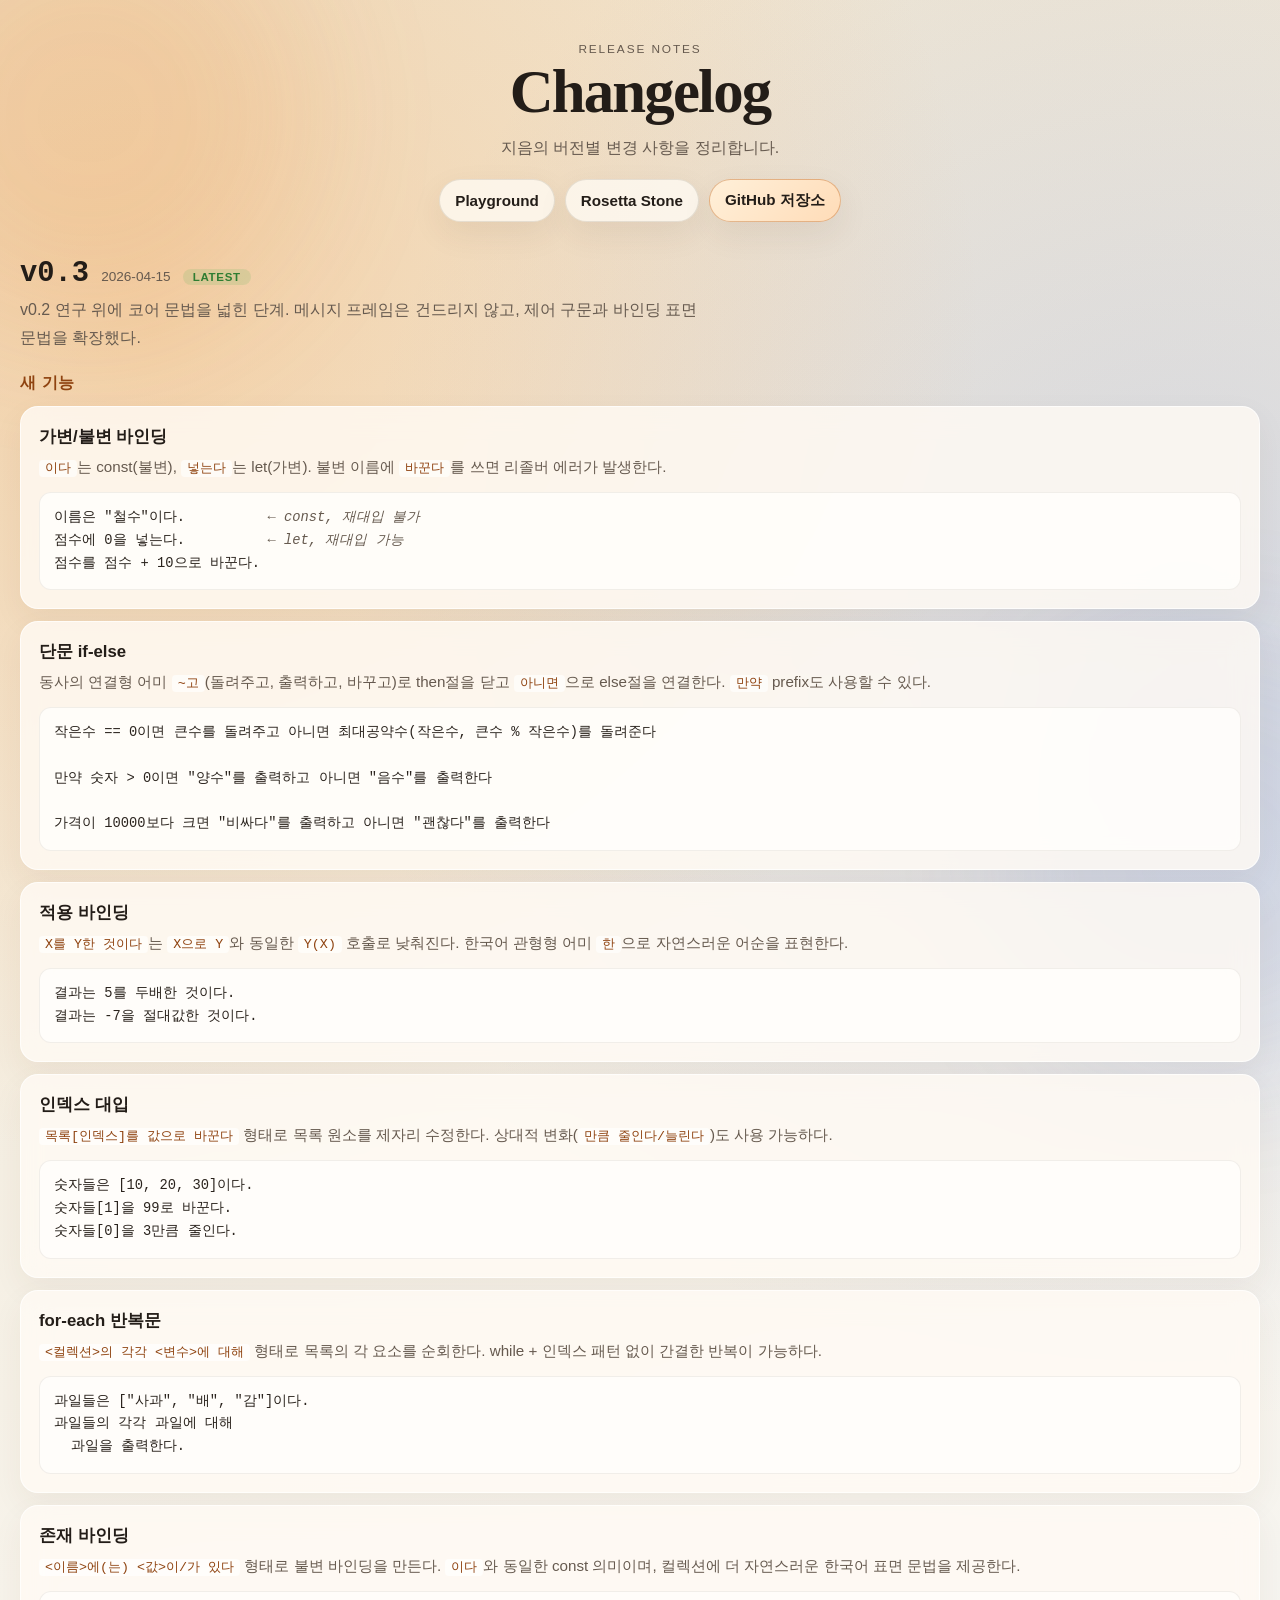
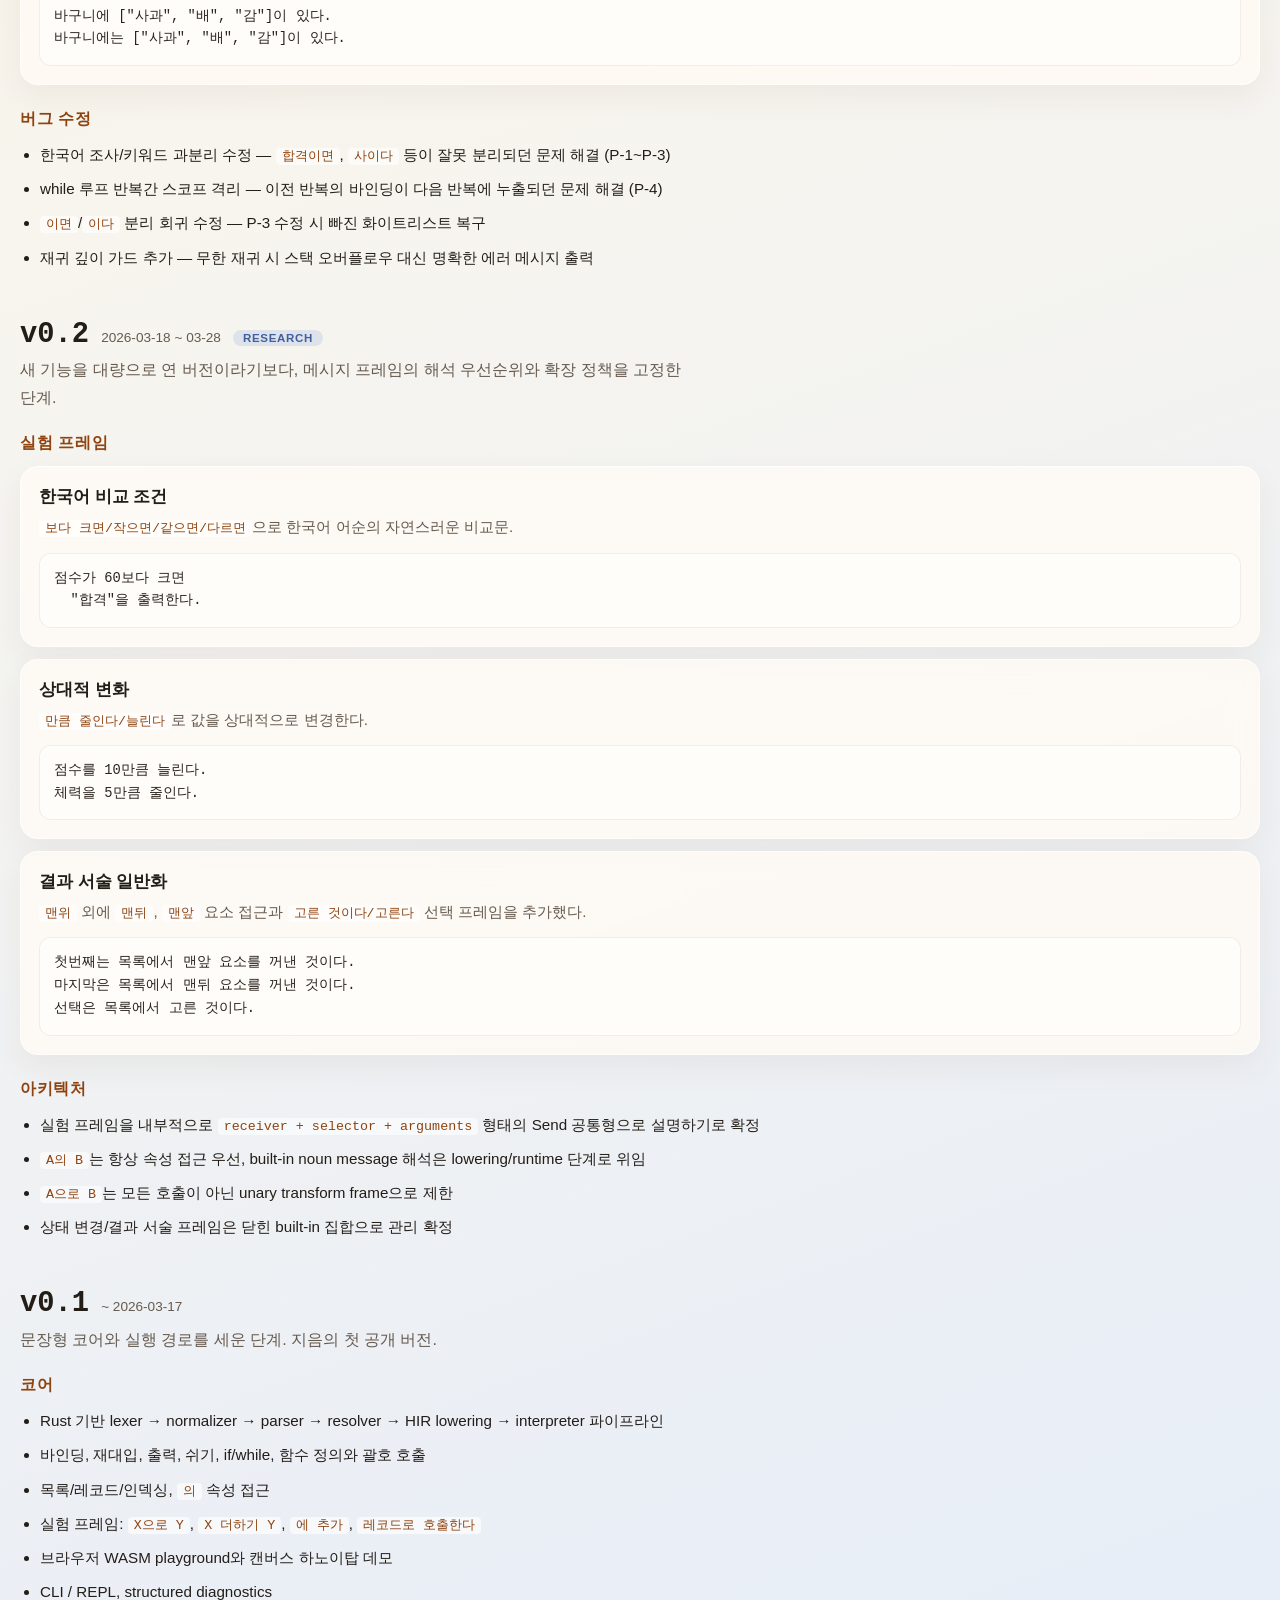
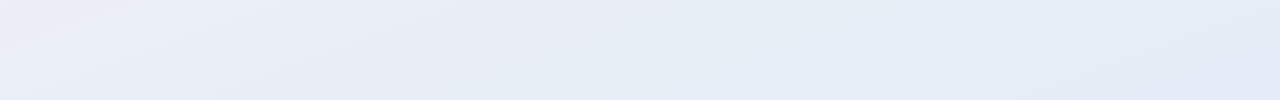
==== changelog.html @ d0763841 "Add changelog page and update Rosetta examples for v0.3 - New changelog.html with v0.1/v0.2/v0.3 rel" ====
<!doctype html>
<html lang="ko">
  <head>
    <meta charset="utf-8" />
    <meta
      name="viewport"
      content="width=device-width, initial-scale=1, viewport-fit=cover"
    />
    <title>ziium — Changelog</title>
    <link rel="stylesheet" href="./styles.css" />
  </head>
  <body>
    <div class="halo halo-left"></div>
    <div class="halo halo-right"></div>

    <main class="page">
      <header class="rosetta-header">
        <p class="eyebrow">Release Notes</p>
        <h1 class="rosetta-title">Changelog</h1>
        <p class="rosetta-lead">
          지음의 버전별 변경 사항을 정리합니다.
        </p>
        <div class="rosetta-nav">
          <a class="masthead-link" href="./index.html">Playground</a>
          <a class="masthead-link" href="./rosetta.html">Rosetta Stone</a>
          <a
            class="masthead-link masthead-link-primary"
            href="https://github.com/ziium/ziium"
            target="_blank"
            rel="noreferrer"
          >
            GitHub 저장소
          </a>
        </div>
      </header>

      <!-- ======== v0.3 ======== -->
      <section class="cl-version">
        <div class="cl-version-head">
          <h2>v0.3</h2>
          <span class="cl-date">2026-04-15</span>
          <span class="cl-tag cl-tag-latest">latest</span>
        </div>
        <p class="cl-summary">
          v0.2 연구 위에 코어 문법을 넓힌 단계. 메시지 프레임은 건드리지 않고,
          제어 구문과 바인딩 표면 문법을 확장했다.
        </p>

        <div class="cl-section">
          <h3>새 기능</h3>

          <article class="cl-entry">
            <h4>가변/불변 바인딩</h4>
            <p>
              <code>이다</code>는 const(불변), <code>넣는다</code>는 let(가변).
              불변 이름에 <code>바꾼다</code>를 쓰면 리졸버 에러가 발생한다.
            </p>
            <pre class="cl-code"><code>이름은 "철수"이다.          <span class="cl-comment">← const, 재대입 불가</span>
점수에 0을 넣는다.          <span class="cl-comment">← let, 재대입 가능</span>
점수를 점수 + 10으로 바꾼다.</code></pre>
          </article>

          <article class="cl-entry">
            <h4>단문 if-else</h4>
            <p>
              동사의 연결형 어미 <code>~고</code>(돌려주고, 출력하고, 바꾸고)로
              then절을 닫고 <code>아니면</code>으로 else절을 연결한다.
              <code>만약</code> prefix도 사용할 수 있다.
            </p>
            <pre class="cl-code"><code>작은수 == 0이면 큰수를 돌려주고 아니면 최대공약수(작은수, 큰수 % 작은수)를 돌려준다

만약 숫자 &gt; 0이면 "양수"를 출력하고 아니면 "음수"를 출력한다

가격이 10000보다 크면 "비싸다"를 출력하고 아니면 "괜찮다"를 출력한다</code></pre>
          </article>

          <article class="cl-entry">
            <h4>적용 바인딩</h4>
            <p>
              <code>X를 Y한 것이다</code>는 <code>X으로 Y</code>와 동일한
              <code>Y(X)</code> 호출로 낮춰진다. 한국어 관형형 어미 <code>한</code>으로
              자연스러운 어순을 표현한다.
            </p>
            <pre class="cl-code"><code>결과는 5를 두배한 것이다.
결과는 -7을 절대값한 것이다.</code></pre>
          </article>

          <article class="cl-entry">
            <h4>인덱스 대입</h4>
            <p>
              <code>목록[인덱스]를 값으로 바꾼다</code> 형태로 목록 원소를 제자리 수정한다.
              상대적 변화(<code>만큼 줄인다/늘린다</code>)도 사용 가능하다.
            </p>
            <pre class="cl-code"><code>숫자들은 [10, 20, 30]이다.
숫자들[1]을 99로 바꾼다.
숫자들[0]을 3만큼 줄인다.</code></pre>
          </article>

          <article class="cl-entry">
            <h4>for-each 반복문</h4>
            <p>
              <code>&lt;컬렉션&gt;의 각각 &lt;변수&gt;에 대해</code> 형태로
              목록의 각 요소를 순회한다. while + 인덱스 패턴 없이 간결한 반복이 가능하다.
            </p>
            <pre class="cl-code"><code>과일들은 ["사과", "배", "감"]이다.
과일들의 각각 과일에 대해
  과일을 출력한다.</code></pre>
          </article>

          <article class="cl-entry">
            <h4>존재 바인딩</h4>
            <p>
              <code>&lt;이름&gt;에(는) &lt;값&gt;이/가 있다</code> 형태로
              불변 바인딩을 만든다. <code>이다</code>와 동일한 const 의미이며,
              컬렉션에 더 자연스러운 한국어 표면 문법을 제공한다.
            </p>
            <pre class="cl-code"><code>바구니에 ["사과", "배", "감"]이 있다.
바구니에는 ["사과", "배", "감"]이 있다.</code></pre>
          </article>
        </div>

        <div class="cl-section">
          <h3>버그 수정</h3>
          <ul class="cl-fixes">
            <li>
              한국어 조사/키워드 과분리 수정 —
              <code>합격이면</code>, <code>사이다</code> 등이 잘못 분리되던 문제 해결 (P-1~P-3)
            </li>
            <li>
              while 루프 반복간 스코프 격리 —
              이전 반복의 바인딩이 다음 반복에 누출되던 문제 해결 (P-4)
            </li>
            <li>
              <code>이면</code>/<code>이다</code> 분리 회귀 수정 —
              P-3 수정 시 빠진 화이트리스트 복구
            </li>
            <li>
              재귀 깊이 가드 추가 — 무한 재귀 시 스택 오버플로우 대신 명확한 에러 메시지 출력
            </li>
          </ul>
        </div>
      </section>

      <!-- ======== v0.2 ======== -->
      <section class="cl-version">
        <div class="cl-version-head">
          <h2>v0.2</h2>
          <span class="cl-date">2026-03-18 ~ 03-28</span>
          <span class="cl-tag cl-tag-research">research</span>
        </div>
        <p class="cl-summary">
          새 기능을 대량으로 연 버전이라기보다, 메시지 프레임의 해석 우선순위와
          확장 정책을 고정한 단계.
        </p>

        <div class="cl-section">
          <h3>실험 프레임</h3>

          <article class="cl-entry">
            <h4>한국어 비교 조건</h4>
            <p>
              <code>보다 크면/작으면/같으면/다르면</code>으로 한국어 어순의 자연스러운 비교문.
            </p>
            <pre class="cl-code"><code>점수가 60보다 크면
  "합격"을 출력한다.</code></pre>
          </article>

          <article class="cl-entry">
            <h4>상대적 변화</h4>
            <p>
              <code>만큼 줄인다/늘린다</code>로 값을 상대적으로 변경한다.
            </p>
            <pre class="cl-code"><code>점수를 10만큼 늘린다.
체력을 5만큼 줄인다.</code></pre>
          </article>

          <article class="cl-entry">
            <h4>결과 서술 일반화</h4>
            <p>
              <code>맨위</code> 외에 <code>맨뒤</code>, <code>맨앞</code> 요소 접근과
              <code>고른 것이다/고른다</code> 선택 프레임을 추가했다.
            </p>
            <pre class="cl-code"><code>첫번째는 목록에서 맨앞 요소를 꺼낸 것이다.
마지막은 목록에서 맨뒤 요소를 꺼낸 것이다.
선택은 목록에서 고른 것이다.</code></pre>
          </article>
        </div>

        <div class="cl-section">
          <h3>아키텍처</h3>
          <ul class="cl-fixes">
            <li>
              실험 프레임을 내부적으로 <code>receiver + selector + arguments</code>
              형태의 Send 공통형으로 설명하기로 확정
            </li>
            <li>
              <code>A의 B</code>는 항상 속성 접근 우선,
              built-in noun message 해석은 lowering/runtime 단계로 위임
            </li>
            <li>
              <code>A으로 B</code>는 모든 호출이 아닌 unary transform frame으로 제한
            </li>
            <li>
              상태 변경/결과 서술 프레임은 닫힌 built-in 집합으로 관리 확정
            </li>
          </ul>
        </div>
      </section>

      <!-- ======== v0.1 ======== -->
      <section class="cl-version">
        <div class="cl-version-head">
          <h2>v0.1</h2>
          <span class="cl-date">~ 2026-03-17</span>
        </div>
        <p class="cl-summary">
          문장형 코어와 실행 경로를 세운 단계. 지음의 첫 공개 버전.
        </p>

        <div class="cl-section">
          <h3>코어</h3>
          <ul class="cl-fixes">
            <li>Rust 기반 lexer → normalizer → parser → resolver → HIR lowering → interpreter 파이프라인</li>
            <li>바인딩, 재대입, 출력, 쉬기, if/while, 함수 정의와 괄호 호출</li>
            <li>목록/레코드/인덱싱, <code>의</code> 속성 접근</li>
            <li>실험 프레임: <code>X으로 Y</code>, <code>X 더하기 Y</code>, <code>에 추가</code>, <code>레코드로 호출한다</code></li>
            <li>브라우저 WASM playground와 캔버스 하노이탑 데모</li>
            <li>CLI / REPL, structured diagnostics</li>
          </ul>
        </div>
      </section>
    </main>
  </body>
</html>
---- styles.css ----
:root {
  --paper: #f6efdf;
  --paper-strong: rgba(255, 251, 244, 0.82);
  --paper-soft: rgba(255, 248, 238, 0.68);
  --ink: #231d18;
  --muted: #665a4f;
  --accent: #b95d16;
  --accent-strong: #8f4310;
  --accent-soft: rgba(239, 179, 120, 0.28);
  --blue-soft: rgba(103, 138, 209, 0.16);
  --line: rgba(71, 56, 39, 0.12);
  --shadow: 0 24px 70px rgba(76, 54, 32, 0.12);
}

* {
  box-sizing: border-box;
}

body {
  margin: 0;
  min-height: 100vh;
  color: var(--ink);
  font-family: "IBM Plex Sans KR", "Apple SD Gothic Neo", "Noto Sans KR", sans-serif;
  background:
    radial-gradient(circle at 12% 10%, rgba(246, 171, 92, 0.36), transparent 26%),
    radial-gradient(circle at 92% 18%, rgba(118, 149, 222, 0.24), transparent 28%),
    linear-gradient(160deg, #efe4cf 0%, #f8f5ee 48%, #e6edf8 100%);
}

.halo {
  position: fixed;
  width: 34vw;
  height: 34vw;
  border-radius: 999px;
  pointer-events: none;
  filter: blur(72px);
  opacity: 0.58;
}

.halo-left {
  top: -8vw;
  left: -10vw;
  background: rgba(230, 137, 53, 0.26);
}

.halo-right {
  right: -12vw;
  bottom: -14vw;
  background: rgba(88, 126, 214, 0.2);
}

.page {
  position: relative;
  z-index: 1;
  max-width: 1380px;
  margin: 0 auto;
  padding: 42px 20px 56px;
}

.masthead {
  display: grid;
  grid-template-columns: minmax(0, 1.2fr) minmax(280px, 0.7fr);
  gap: 20px;
  align-items: start;
  margin-bottom: 22px;
}

.eyebrow,
.panel-kicker,
.card-kicker {
  margin: 0;
  color: var(--muted);
  font-size: 0.74rem;
  letter-spacing: 0.16em;
  text-transform: uppercase;
}

.masthead-copy h1 {
  margin: 6px 0 0;
}

.title-main {
  display: block;
  font-family: "Iowan Old Style", "AppleMyungjo", serif;
  font-size: clamp(3.5rem, 8vw, 5.6rem);
  line-height: 0.88;
  letter-spacing: -0.04em;
}

.title-sub {
  display: block;
  max-width: 760px;
  margin-top: 14px;
  color: var(--muted);
  font-size: 1.05rem;
  line-height: 1.6;
  font-weight: 500;
}

.lede {
  max-width: 760px;
  margin: 16px 0 0;
  color: var(--muted);
  line-height: 1.72;
  font-size: 1rem;
}

.hero-meta {
  display: flex;
  flex-wrap: wrap;
  gap: 10px;
  margin-top: 18px;
}

.meta-pill,
.demo-chip {
  border-radius: 999px;
  border: 1px solid var(--line);
  background: rgba(255, 251, 244, 0.82);
  box-shadow: 0 12px 32px rgba(82, 57, 35, 0.08);
}

.meta-pill {
  display: inline-flex;
  align-items: center;
  min-height: 38px;
  padding: 8px 14px;
  color: var(--muted);
  font-size: 0.92rem;
}

.demo-switch {
  display: flex;
  flex-wrap: wrap;
  gap: 10px;
  margin-top: 22px;
}

.masthead-links {
  display: flex;
  flex-wrap: wrap;
  gap: 10px;
  margin-top: 16px;
}

.masthead-link {
  display: inline-flex;
  align-items: center;
  min-height: 40px;
  padding: 10px 15px;
  border-radius: 999px;
  border: 1px solid var(--line);
  background: rgba(255, 251, 244, 0.78);
  color: var(--ink);
  text-decoration: none;
  font-size: 0.95rem;
  font-weight: 600;
  box-shadow: 0 12px 32px rgba(82, 57, 35, 0.08);
}

.masthead-link:hover {
  border-color: rgba(185, 93, 22, 0.38);
  transform: translateY(-1px);
}

.masthead-link-primary {
  background: linear-gradient(135deg, #fff0d9, #ffdcb8);
  border-color: rgba(185, 93, 22, 0.38);
}

.demo-chip {
  cursor: pointer;
  padding: 11px 16px;
  color: var(--ink);
  font: inherit;
  font-weight: 600;
}

.demo-chip.is-active {
  border-color: rgba(185, 93, 22, 0.38);
  background: linear-gradient(135deg, #fff0d9, #ffdcb8);
}

.masthead-side {
  display: grid;
  gap: 14px;
}

.side-card {
  padding: 18px 18px 20px;
  border: 1px solid rgba(255, 255, 255, 0.7);
  border-radius: 24px;
  background: var(--paper-strong);
  backdrop-filter: blur(14px);
  box-shadow: var(--shadow);
}

.side-card-accent {
  background:
    linear-gradient(135deg, rgba(255, 241, 219, 0.96), rgba(255, 249, 241, 0.9)),
    var(--paper-strong);
}

.side-card h2 {
  margin: 8px 0 10px;
  font-family: "Iowan Old Style", "AppleMyungjo", serif;
  font-size: 1.7rem;
  line-height: 1.08;
}

.side-card p {
  margin: 0;
  color: var(--muted);
  line-height: 1.7;
}

.syntax-showcase {
  display: grid;
  gap: 10px;
  margin-top: 12px;
}

.syntax-example,
.lede code {
  display: block;
  border-radius: 8px;
  background: rgba(255, 255, 255, 0.62);
  padding: 10px 12px;
  color: var(--accent-strong);
  font-family: "IBM Plex Mono", "SFMono-Regular", monospace;
  font-size: 0.92rem;
  line-height: 1.55;
  white-space: pre-wrap;
  word-break: keep-all;
}

.workspace {
  display: grid;
  grid-template-columns: minmax(0, 1.16fr) minmax(360px, 0.84fr);
  gap: 20px;
  align-items: start;
}

.panel {
  min-width: 0;
  padding: 22px;
  border: 1px solid rgba(255, 255, 255, 0.74);
  border-radius: 28px;
  background: var(--paper-strong);
  backdrop-filter: blur(14px);
  box-shadow: var(--shadow);
}

.panel-editor {
  grid-column: 1;
}

.panel-output,
.panel-canvas {
  grid-column: 2;
}

.panel-head {
  display: flex;
  align-items: flex-start;
  justify-content: space-between;
  gap: 16px;
}

.panel-head h2 {
  margin: 6px 0 0;
  font-family: "Iowan Old Style", "AppleMyungjo", serif;
  font-size: 1.78rem;
  line-height: 1.05;
}

.panel-summary,
.status-text {
  color: var(--muted);
}

.panel-summary {
  margin: 10px 0 16px;
  line-height: 1.72;
}

.status-text {
  margin: 0;
  max-width: 220px;
  text-align: right;
  line-height: 1.5;
}

.run-button {
  border: none;
  border-radius: 999px;
  background: linear-gradient(135deg, var(--accent), #d97b1d);
  color: #fff;
  font: inherit;
  font-weight: 700;
  padding: 12px 24px;
  cursor: pointer;
  box-shadow: 0 16px 34px rgba(185, 93, 22, 0.24);
  transition: transform 160ms ease, box-shadow 160ms ease;
}

.run-button:hover {
  transform: translateY(-1px);
  box-shadow: 0 18px 38px rgba(185, 93, 22, 0.28);
}

#editor,
#output,
.canvas-info {
  width: 100%;
  border: 1px solid rgba(77, 58, 38, 0.12);
  border-radius: 20px;
  background: rgba(255, 254, 251, 0.92);
  color: #2a231d;
  font-size: 0.97rem;
  line-height: 1.72;
  font-family: "IBM Plex Mono", "SFMono-Regular", monospace;
}

#editor {
  min-height: 540px;
  resize: vertical;
  padding: 18px;
  font-size: 0.92rem;
  line-height: 1.58;
  white-space: pre;
  overflow-wrap: normal;
  word-break: normal;
}

#output,
.canvas-info {
  margin: 14px 0 0;
  padding: 18px;
  white-space: pre-wrap;
  overflow: auto;
}

#output {
  min-height: 540px;
}

.panel-canvas {
  display: flex;
  flex-direction: column;
}

.canvas-wrap {
  margin-top: 14px;
  padding: 10px;
  border-radius: 24px;
  background: linear-gradient(180deg, #eef3ff, #f2f5ff);
  border: 1px solid rgba(70, 89, 139, 0.14);
}

#hanoiCanvas {
  display: block;
  width: 100%;
  height: auto;
  border-radius: 18px;
  background: #f8f1dc;
}

.canvas-info {
  min-height: 104px;
  background: rgba(250, 247, 241, 0.95);
}

.is-hidden {
  display: none !important;
}

@media (max-width: 1040px) {
  .masthead,
  .workspace {
    grid-template-columns: 1fr;
  }

  .panel-output,
  .panel-canvas {
    grid-column: 1;
  }
}

@media (max-width: 720px) {
  .page {
    padding: 26px 14px 38px;
  }

  .panel,
  .side-card {
    padding: 18px;
    border-radius: 22px;
  }

  .panel-head {
    flex-direction: column;
  }

  .status-text {
    max-width: none;
    text-align: left;
  }

  #editor,
  #output {
    min-height: 360px;
  }

  .canvas-info {
    min-height: 96px;
  }
}

/* ==========================================================================
   Rosetta Stone — 3-column comparison page
   All classes prefixed with `rosetta-` to isolate from other pages.
   ========================================================================== */

.rosetta-header {
  text-align: center;
  margin-bottom: 36px;
}

.rosetta-title {
  font-family: "Iowan Old Style", "AppleMyungjo", serif;
  font-size: clamp(2.4rem, 6vw, 3.8rem);
  line-height: 0.92;
  letter-spacing: -0.03em;
  margin: 8px 0 0;
}

.rosetta-lead {
  max-width: 580px;
  margin: 14px auto 0;
  color: var(--muted);
  line-height: 1.72;
  font-size: 1rem;
}

.rosetta-nav {
  display: flex;
  flex-wrap: wrap;
  gap: 10px;
  justify-content: center;
  margin-top: 18px;
}

.rosetta-wasm-status {
  display: inline-block;
  margin-top: 14px;
  padding: 6px 16px;
  border-radius: 999px;
  background: var(--accent-soft);
  color: var(--accent-strong);
  font-size: 0.82rem;
  font-weight: 600;
  letter-spacing: 0.02em;
}

.rosetta-wasm-status.is-ready {
  background: rgba(76, 175, 80, 0.14);
  color: #2e7d32;
}

.rosetta-wasm-status.is-error {
  background: rgba(211, 47, 47, 0.12);
  color: #c62828;
}

/* --- Section --- */

.rosetta-section {
  margin-bottom: 40px;
}

.rosetta-section-head {
  margin-bottom: 16px;
}

.rosetta-section-head h2 {
  font-family: "Iowan Old Style", "AppleMyungjo", serif;
  font-size: 1.5rem;
  line-height: 1.1;
  margin: 0;
}

.rosetta-description {
  margin: 6px 0 0;
  color: var(--muted);
  font-size: 0.95rem;
  line-height: 1.6;
}

.rosetta-description code {
  background: rgba(255, 255, 255, 0.6);
  padding: 1px 6px;
  border-radius: 4px;
  font-family: "IBM Plex Mono", "SFMono-Regular", monospace;
  font-size: 0.88em;
  color: var(--accent-strong);
}

/* --- Tabs (mobile/tablet only) --- */

.rosetta-tabs {
  display: none;
  gap: 8px;
  margin-bottom: 12px;
}

.rosetta-tab {
  padding: 8px 16px;
  border: 1px solid var(--line);
  border-radius: 999px;
  background: var(--paper-soft);
  color: var(--muted);
  font: inherit;
  font-size: 0.85rem;
  font-weight: 600;
  cursor: pointer;
}

.rosetta-tab.is-active {
  border-color: rgba(185, 93, 22, 0.38);
  background: linear-gradient(135deg, #fff0d9, #ffdcb8);
  color: var(--ink);
}

/* --- 3-column grid --- */

.rosetta-example {
  margin-bottom: 16px;
}

.rosetta-columns {
  display: grid;
  grid-template-columns: 1fr 1fr 1fr;
  gap: 14px;
  align-items: start;
}

.rosetta-col {
  min-width: 0;
  padding: 16px;
  border: 1px solid rgba(255, 255, 255, 0.7);
  border-radius: 18px;
  background: var(--paper-strong);
  backdrop-filter: blur(14px);
  box-shadow: 0 12px 32px rgba(82, 57, 35, 0.06);
}

.rosetta-col-ziium {
  border-color: rgba(185, 93, 22, 0.18);
  background:
    linear-gradient(135deg, rgba(255, 241, 219, 0.6), rgba(255, 249, 241, 0.5)),
    var(--paper-strong);
}

.rosetta-col-label {
  margin: 0 0 8px;
  font-size: 0.72rem;
  letter-spacing: 0.14em;
  text-transform: uppercase;
  color: var(--muted);
}

.rosetta-col pre {
  margin: 0;
  padding: 12px;
  border-radius: 12px;
  background: rgba(255, 254, 251, 0.88);
  border: 1px solid rgba(77, 58, 38, 0.08);
  overflow-x: auto;
}

.rosetta-col code {
  font-family: "IBM Plex Mono", "SFMono-Regular", monospace;
  font-size: 0.86rem;
  line-height: 1.6;
  color: #2a231d;
  white-space: pre;
}

/* --- Run button --- */

.rosetta-run {
  display: inline-flex;
  align-items: center;
  margin-top: 10px;
  padding: 7px 18px;
  border: none;
  border-radius: 999px;
  background: linear-gradient(135deg, var(--accent), #d97b1d);
  color: #fff;
  font: inherit;
  font-size: 0.84rem;
  font-weight: 700;
  cursor: pointer;
  box-shadow: 0 8px 20px rgba(185, 93, 22, 0.2);
  transition: transform 140ms ease, box-shadow 140ms ease, opacity 140ms ease;
}

.rosetta-run:hover:not(:disabled) {
  transform: translateY(-1px);
  box-shadow: 0 10px 24px rgba(185, 93, 22, 0.26);
}

.rosetta-run:disabled {
  opacity: 0.5;
  cursor: not-allowed;
}

.rosetta-fallback-link {
  display: inline-block;
  margin-top: 10px;
  padding: 7px 18px;
  border-radius: 999px;
  background: var(--accent-soft);
  color: var(--accent-strong);
  font-size: 0.84rem;
  font-weight: 600;
  text-decoration: none;
}

.rosetta-fallback-link:hover {
  text-decoration: underline;
}

/* --- Output --- */

.rosetta-output {
  margin: 10px 0 0;
  padding: 10px 12px;
  min-height: 28px;
  border-radius: 10px;
  background: rgba(255, 254, 251, 0.88);
  border: 1px solid rgba(77, 58, 38, 0.08);
  font-family: "IBM Plex Mono", "SFMono-Regular", monospace;
  font-size: 0.84rem;
  line-height: 1.55;
  color: #2a231d;
  white-space: pre-wrap;
}

.rosetta-output:empty {
  display: none;
}

/* --- Responsive: tablet --- */

@media (max-width: 1040px) {
  .rosetta-tabs {
    display: flex;
  }

  .rosetta-col-label {
    display: none;
  }

  .rosetta-columns {
    grid-template-columns: 1fr;
  }

  .rosetta-col {
    display: none;
  }

  .rosetta-col.is-active {
    display: block;
  }
}

/* --- Responsive: mobile --- */

@media (max-width: 720px) {
  .rosetta-section-head h2 {
    font-size: 1.3rem;
  }

  .rosetta-col {
    padding: 14px;
    border-radius: 16px;
  }

  .rosetta-col pre {
    padding: 10px;
    border-radius: 10px;
  }

  .rosetta-col code {
    font-size: 0.82rem;
  }
}

/* ==========================================================================
   Changelog — release notes
   ========================================================================== */

.cl-version {
  margin-bottom: 48px;
}

.cl-version-head {
  display: flex;
  align-items: baseline;
  gap: 12px;
  margin-bottom: 6px;
}

.cl-version-head h2 {
  font-family: "IBM Plex Mono", "SFMono-Regular", monospace;
  font-size: 1.8rem;
  line-height: 1.1;
  margin: 0;
}

.cl-date {
  font-size: 0.85rem;
  color: var(--muted);
}

.cl-tag {
  display: inline-block;
  padding: 2px 10px;
  border-radius: 999px;
  font-size: 0.72rem;
  font-weight: 700;
  letter-spacing: 0.06em;
  text-transform: uppercase;
}

.cl-tag-latest {
  background: rgba(76, 175, 80, 0.14);
  color: #2e7d32;
}

.cl-tag-research {
  background: var(--blue-soft);
  color: #3f5f9e;
}

.cl-summary {
  color: var(--muted);
  line-height: 1.72;
  margin: 0 0 22px;
  max-width: 680px;
}

.cl-section {
  margin-bottom: 24px;
}

.cl-section h3 {
  font-size: 1rem;
  font-weight: 700;
  color: var(--accent-strong);
  letter-spacing: 0.04em;
  margin: 0 0 12px;
}

.cl-entry {
  padding: 18px;
  border: 1px solid rgba(255, 255, 255, 0.7);
  border-radius: 18px;
  background: var(--paper-strong);
  backdrop-filter: blur(14px);
  box-shadow: 0 12px 32px rgba(82, 57, 35, 0.06);
  margin-bottom: 12px;
}

.cl-entry h4 {
  margin: 0 0 6px;
  font-size: 1.05rem;
  font-weight: 700;
}

.cl-entry p {
  margin: 0 0 12px;
  color: var(--muted);
  line-height: 1.65;
  font-size: 0.95rem;
}

.cl-entry p code {
  background: rgba(255, 255, 255, 0.6);
  padding: 1px 6px;
  border-radius: 4px;
  font-family: "IBM Plex Mono", "SFMono-Regular", monospace;
  font-size: 0.88em;
  color: var(--accent-strong);
}

.cl-code {
  margin: 0;
  padding: 14px;
  border-radius: 12px;
  background: rgba(255, 254, 251, 0.88);
  border: 1px solid rgba(77, 58, 38, 0.08);
  overflow-x: auto;
}

.cl-code code {
  font-family: "IBM Plex Mono", "SFMono-Regular", monospace;
  font-size: 0.86rem;
  line-height: 1.65;
  color: #2a231d;
  white-space: pre;
}

.cl-comment {
  color: var(--muted);
  font-style: italic;
}

.cl-fixes {
  margin: 0;
  padding-left: 20px;
}

.cl-fixes li {
  color: var(--ink);
  line-height: 1.72;
  margin-bottom: 8px;
  font-size: 0.95rem;
}

.cl-fixes code {
  background: rgba(255, 255, 255, 0.6);
  padding: 1px 6px;
  border-radius: 4px;
  font-family: "IBM Plex Mono", "SFMono-Regular", monospace;
  font-size: 0.88em;
  color: var(--accent-strong);
}

@media (max-width: 720px) {
  .cl-version-head {
    flex-wrap: wrap;
  }

  .cl-version-head h2 {
    font-size: 1.5rem;
  }

  .cl-entry {
    padding: 14px;
    border-radius: 16px;
  }

  .cl-code {
    padding: 10px;
    border-radius: 10px;
  }

  .cl-code code {
    font-size: 0.82rem;
  }
}
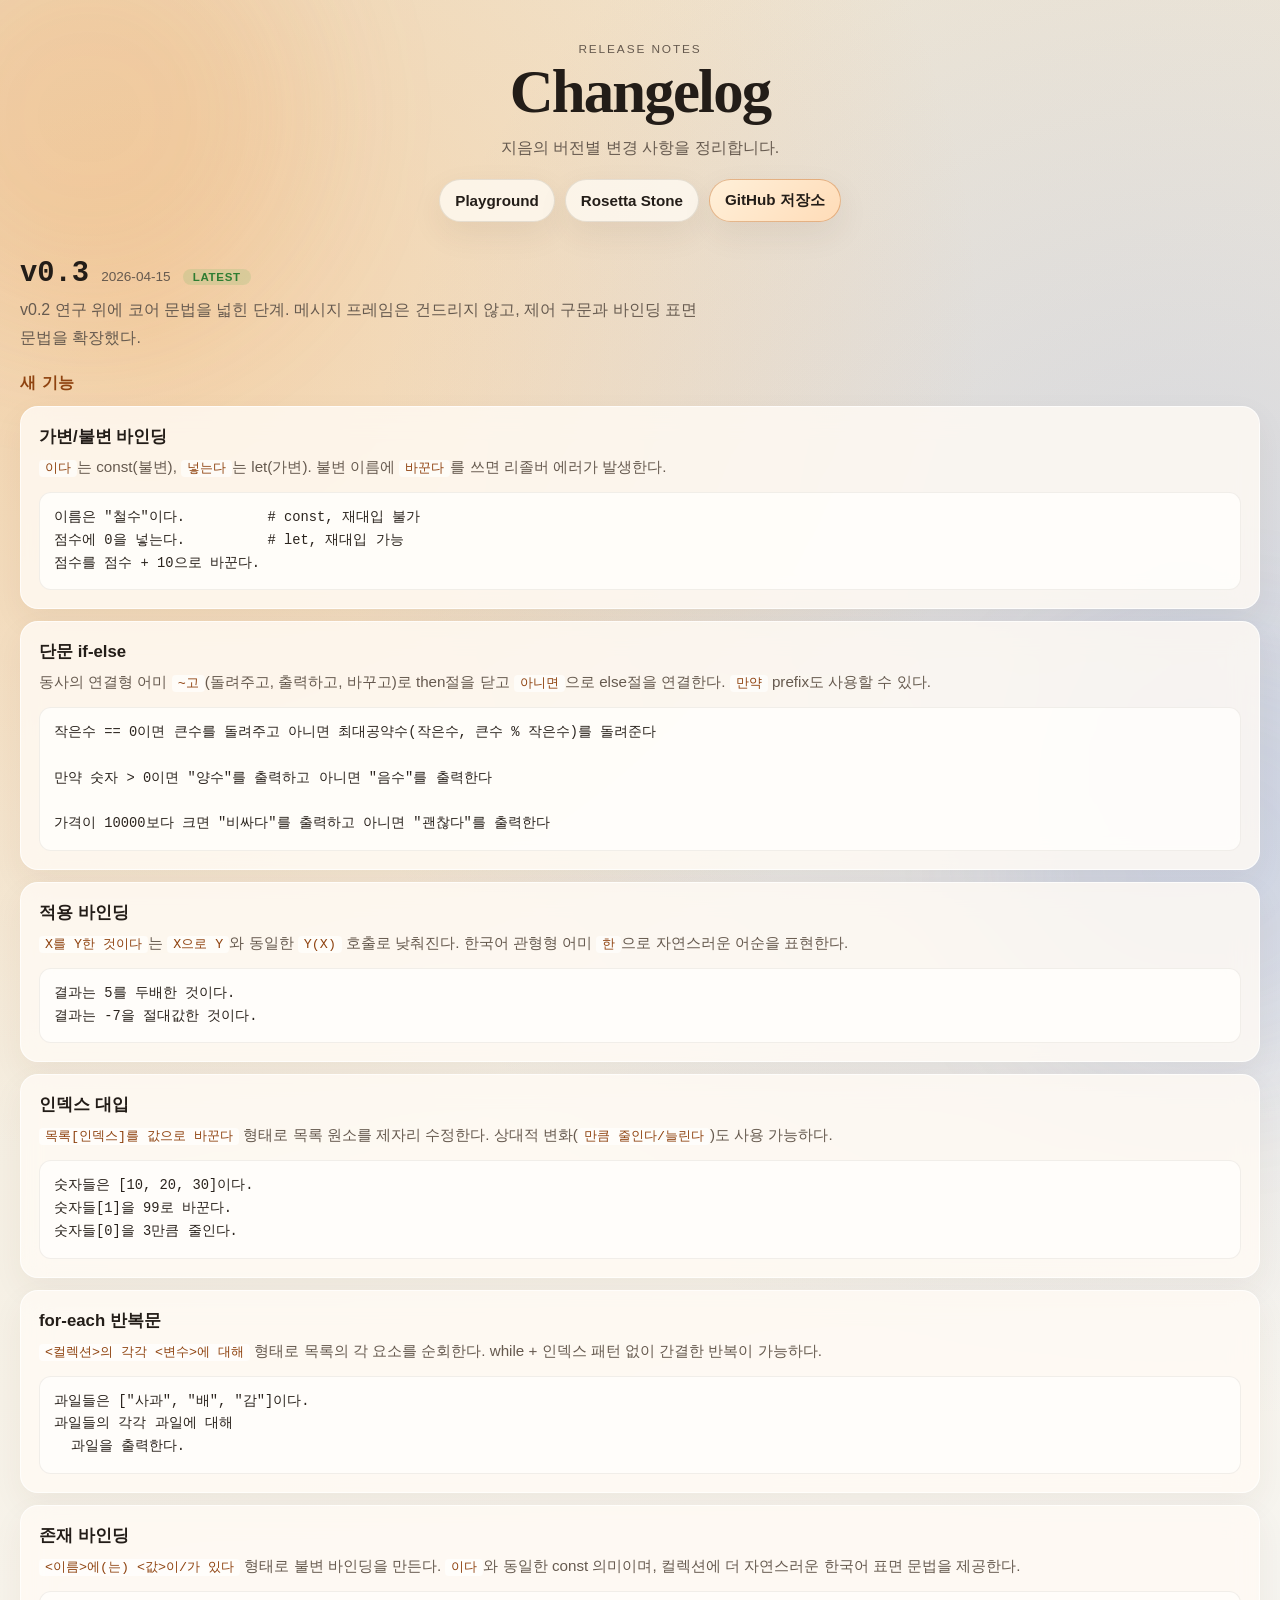
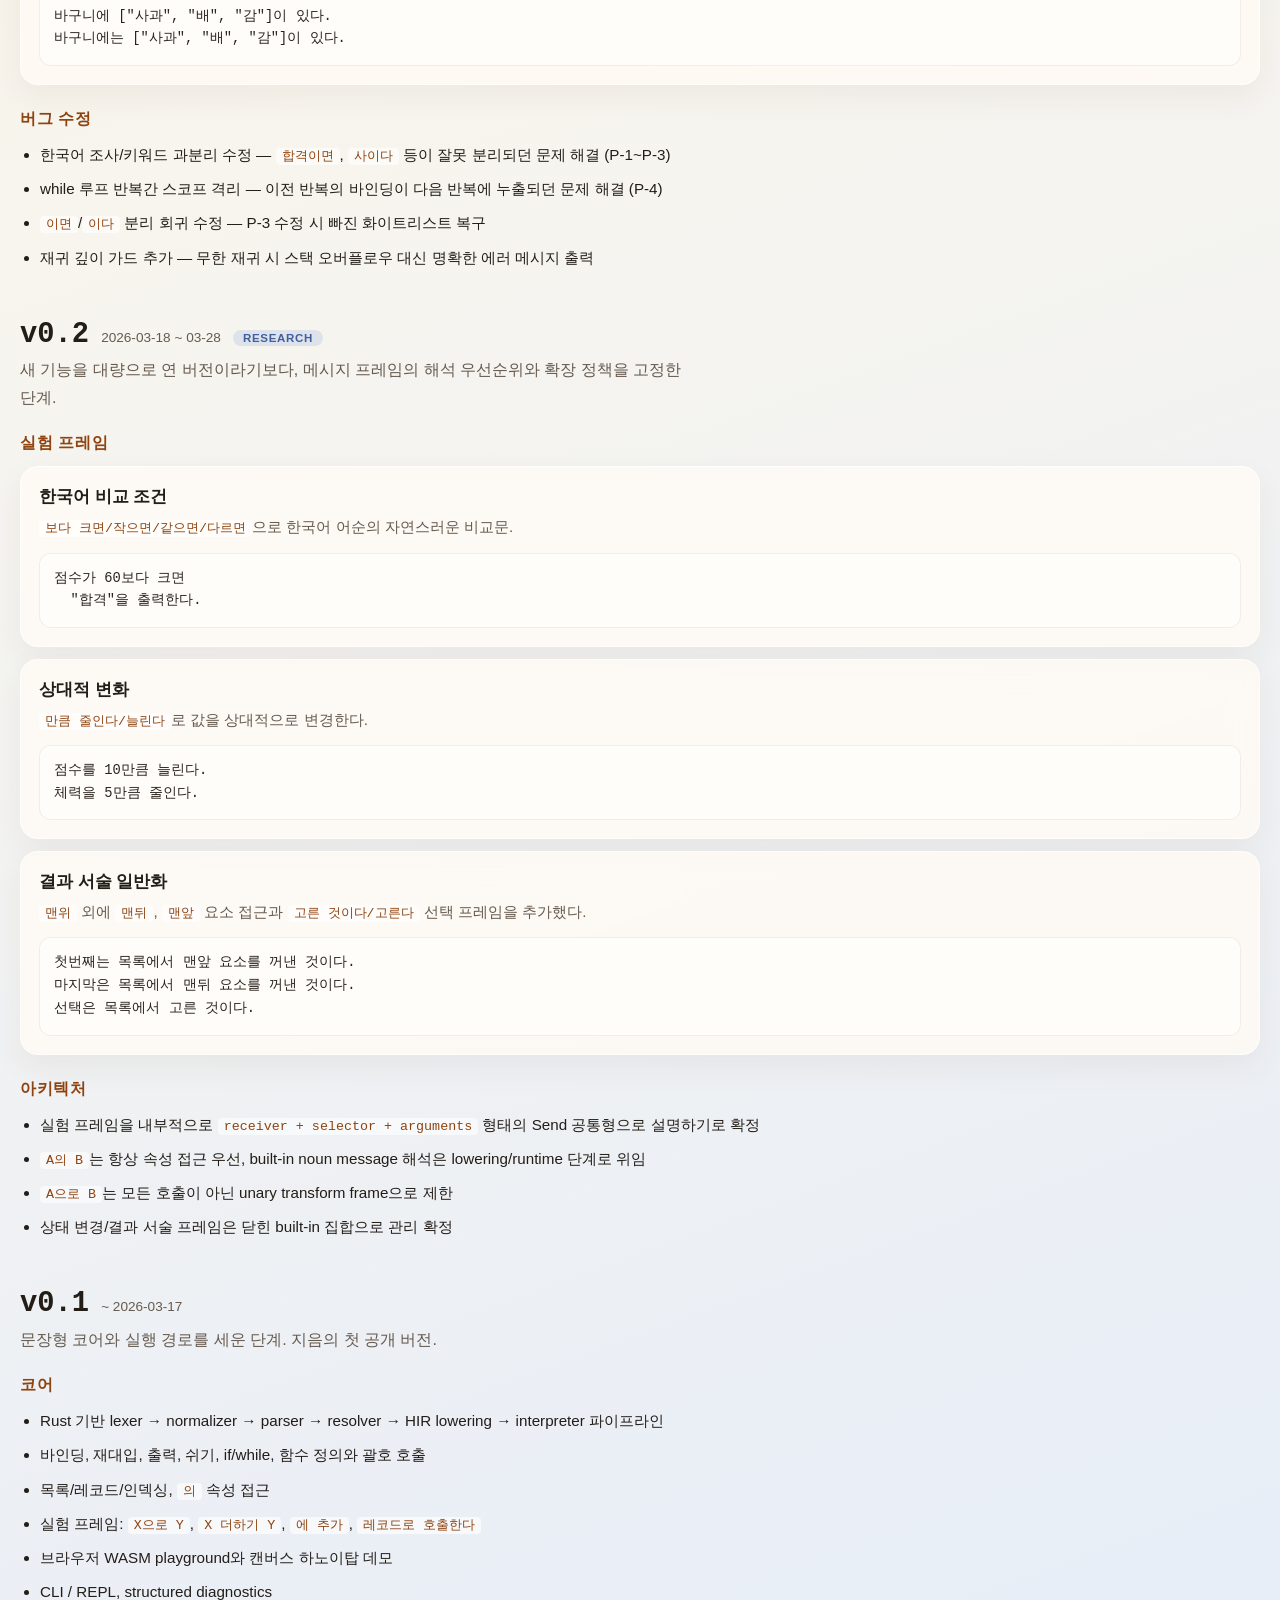
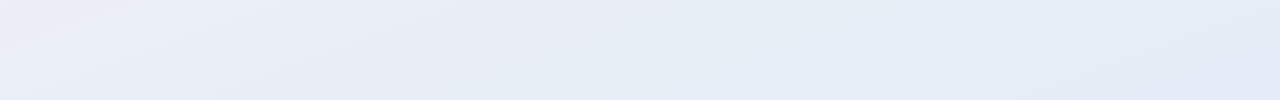
==== commit 842202ed: "Enable WASM highlighting on mutable binding example" ====
--- a/changelog.html
+++ b/changelog.html
@@ -55,8 +55,8 @@
               <code>이다</code>는 const(불변), <code>넣는다</code>는 let(가변).
               불변 이름에 <code>바꾼다</code>를 쓰면 리졸버 에러가 발생한다.
             </p>
-            <pre class="cl-code"><code>이름은 "철수"이다.          <span class="cl-comment">← const, 재대입 불가</span>
-점수에 0을 넣는다.          <span class="cl-comment">← let, 재대입 가능</span>
+            <pre class="cl-code"><code>이름은 "철수"이다.          # const, 재대입 불가
+점수에 0을 넣는다.          # let, 재대입 가능
 점수를 점수 + 10으로 바꾼다.</code></pre>
           </article>
 
@@ -230,5 +230,17 @@
         </div>
       </section>
     </main>
+
+    <script type="module">
+      import init, { highlight_web } from "./pkg/ziium.js";
+      init().then(() => {
+        for (const pre of document.querySelectorAll(".cl-code:not([data-nohl])")) {
+          const code = pre.querySelector("code");
+          if (code && code.textContent.trim()) {
+            code.innerHTML = highlight_web(code.textContent);
+          }
+        }
+      }).catch(() => {});
+    </script>
   </body>
 </html>
--- a/styles.css
+++ b/styles.css
@@ -862,3 +862,33 @@
     font-size: 0.82rem;
   }
 }
+
+/* ==========================================================================
+   Syntax highlighting — zh-* classes (shared by rosetta + changelog)
+   ========================================================================== */
+
+.zh-kw {
+  color: #8f4310;
+  font-weight: 600;
+}
+
+.zh-pa {
+  color: #5c7a99;
+}
+
+.zh-str {
+  color: #2e7d32;
+}
+
+.zh-num {
+  color: #1565c0;
+}
+
+.zh-op {
+  color: #6a4c93;
+}
+
+.zh-lit {
+  color: #1565c0;
+  font-weight: 600;
+}
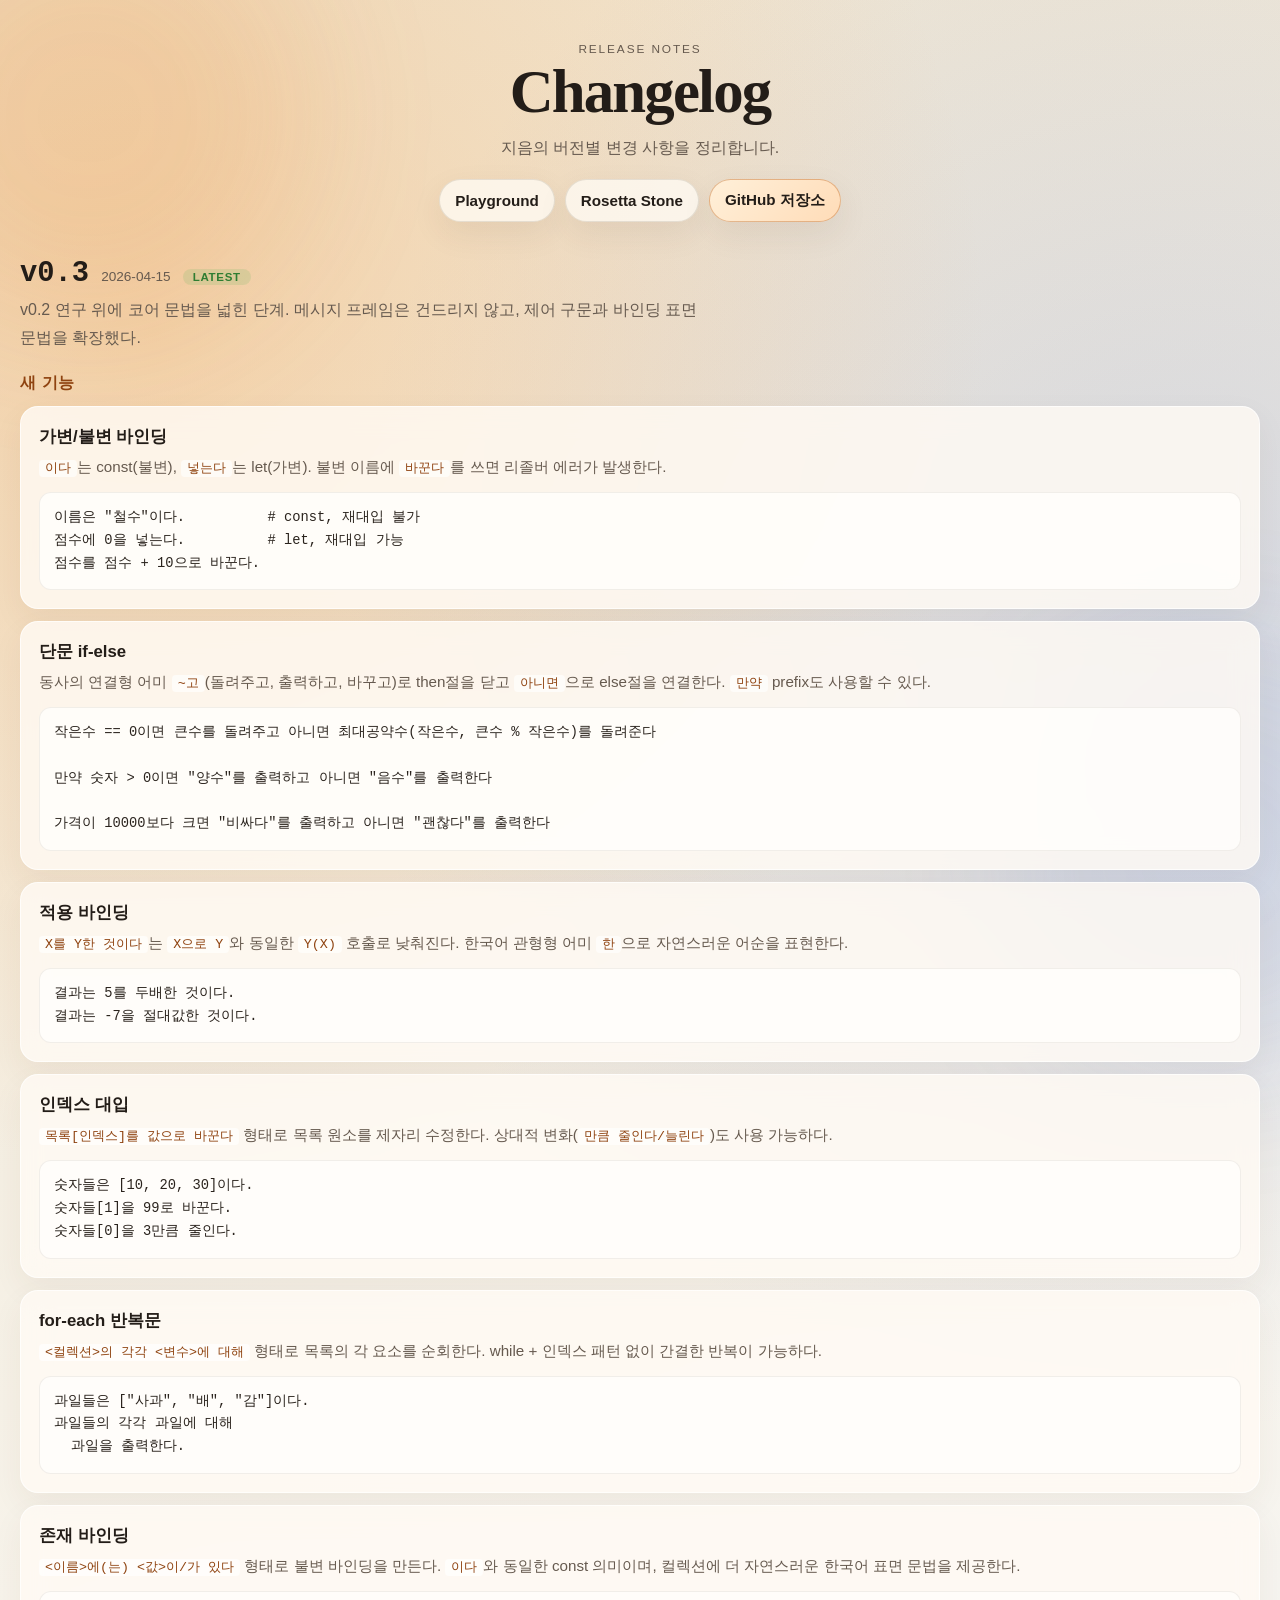
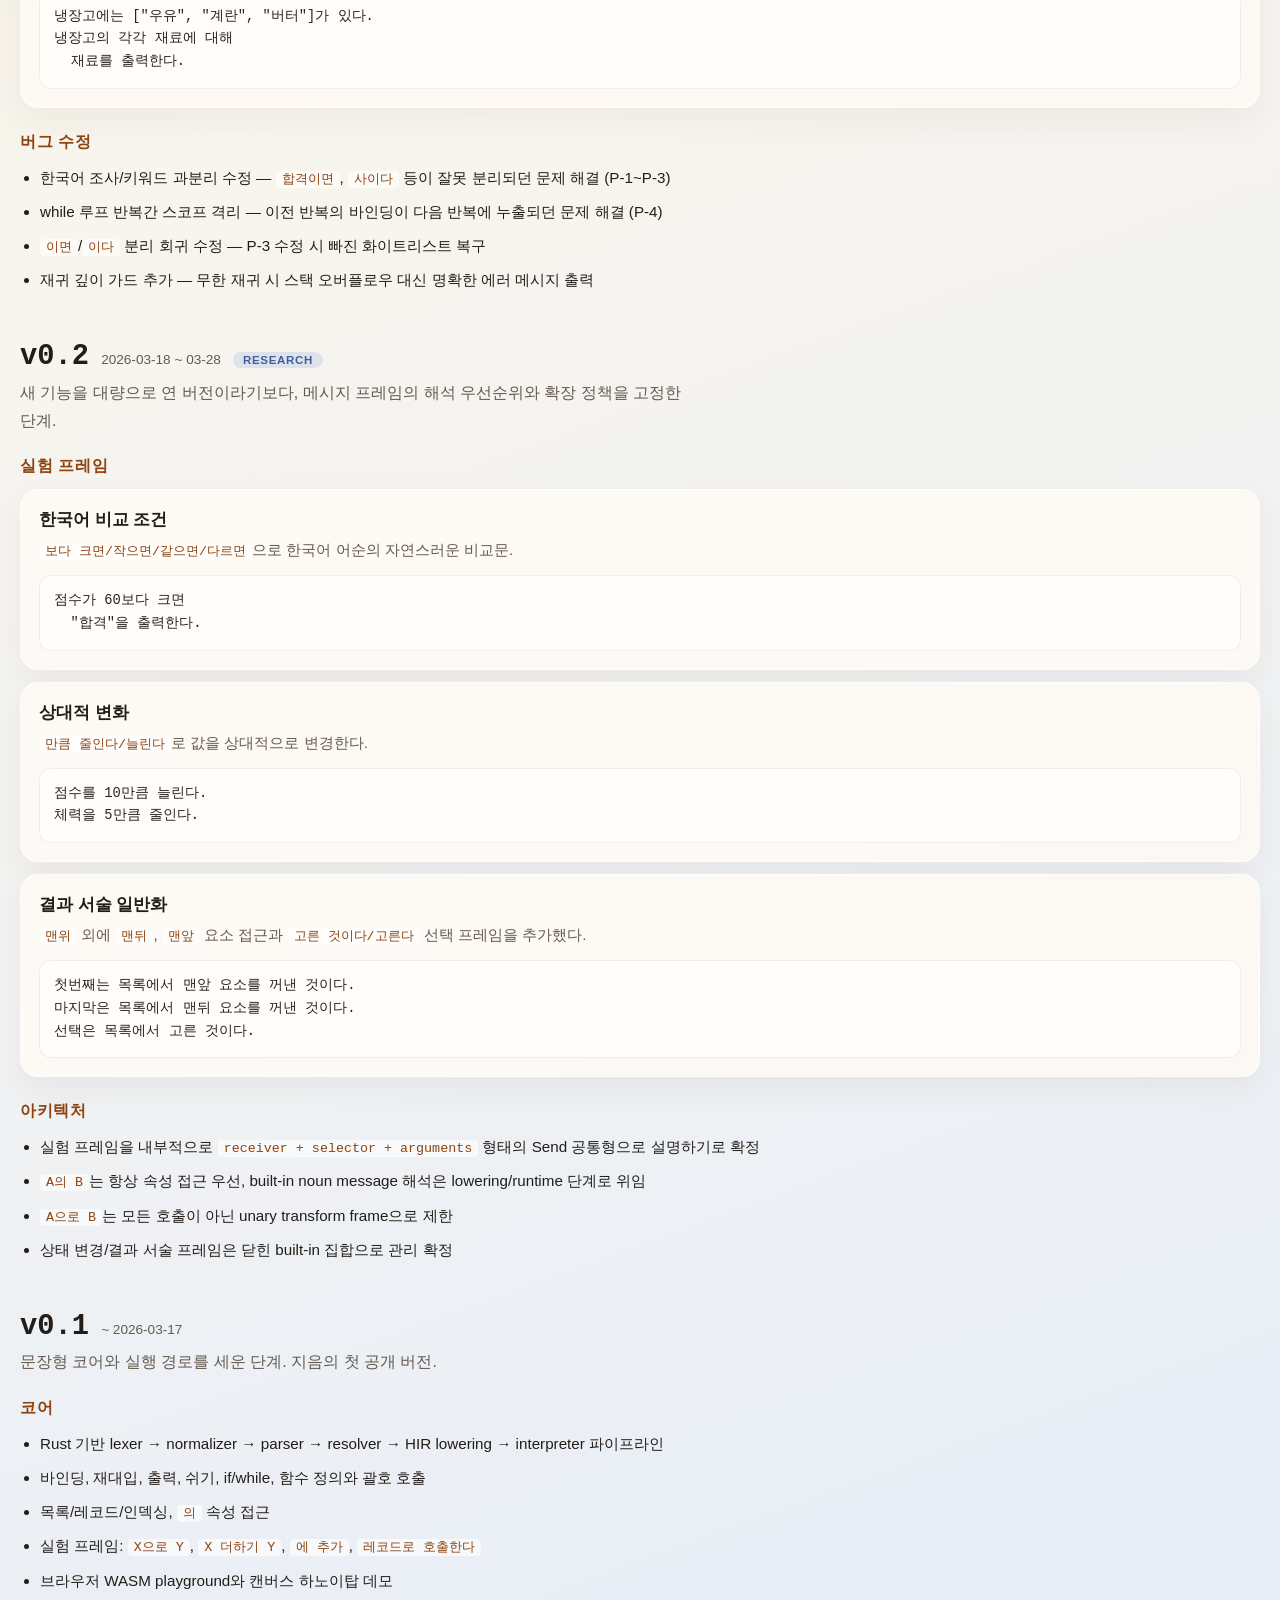
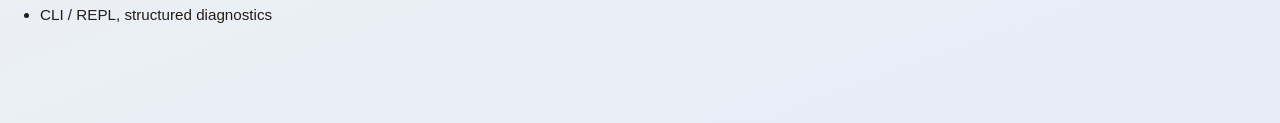
==== commit 450359e4: "Use more natural exist binding example with for-each" ====
--- a/changelog.html
+++ b/changelog.html
@@ -114,8 +114,9 @@
               불변 바인딩을 만든다. <code>이다</code>와 동일한 const 의미이며,
               컬렉션에 더 자연스러운 한국어 표면 문법을 제공한다.
             </p>
-            <pre class="cl-code"><code>바구니에 ["사과", "배", "감"]이 있다.
-바구니에는 ["사과", "배", "감"]이 있다.</code></pre>
+            <pre class="cl-code"><code>냉장고에는 ["우유", "계란", "버터"]가 있다.
+냉장고의 각각 재료에 대해
+  재료를 출력한다.</code></pre>
           </article>
         </div>
 
